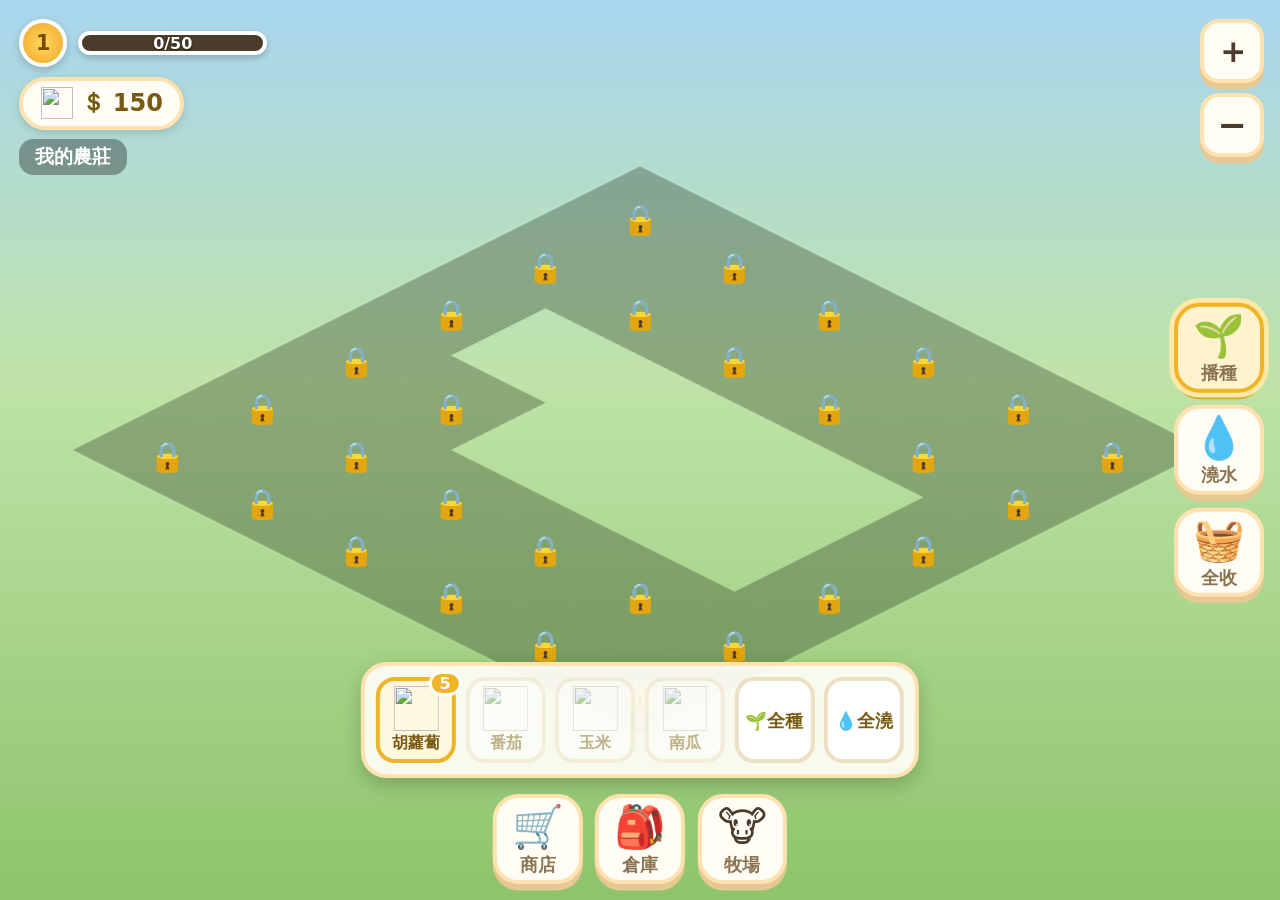
==== farmstead/index.html @ 27887be2 "Add files via upload" ====
<!DOCTYPE html>
<html lang="zh-Hant">
<head>
<meta charset="utf-8">
<meta name="viewport" content="width=device-width,initial-scale=1,viewport-fit=cover,user-scalable=no">
<meta name="theme-color" content="#8fbf6a">
<title>Farmstead 農莊</title>
<style>
/* ============================================================
   Farmstead — UI 層
   規則：UI 完全獨立於世界 camera。所有尺寸以 --u 為單位，
   --u 由視口依「設計基準 640x360」等比推導 → 各裝置視覺一致。
   ============================================================ */
*{box-sizing:border-box;margin:0;padding:0;-webkit-tap-highlight-color:transparent;}
html,body{height:100%;overflow:hidden;background:#7fb069;
  font-family:system-ui,-apple-system,"Noto Sans TC","PingFang TC","Microsoft JhengHei",sans-serif;
  user-select:none;-webkit-user-select:none;}
img{-webkit-touch-callout:none;-webkit-user-drag:none;}

#game{position:fixed;inset:0;}
#cv{position:absolute;inset:0;width:100%;height:100%;display:block;touch-action:none;}

/* ---- UI 尺度：--u = 1 設計單位 ---- */
:root{--u:1px;--safeL:env(safe-area-inset-left,0px);--safeR:env(safe-area-inset-right,0px);
  --safeT:env(safe-area-inset-top,0px);--safeB:env(safe-area-inset-bottom,0px);
  --ink:#4a3b2a;--panel:#fffdf6;--line:#e4d7bd;--gold:#f0b429;}

.ui{position:absolute;z-index:10;}
.btn{background:var(--panel);border:calc(var(--u)*2.5) solid #ffe2b0;border-radius:calc(var(--u)*16);
  box-shadow:0 calc(var(--u)*4) 0 #e6c893;
  display:flex;flex-direction:column;align-items:center;justify-content:center;
  cursor:pointer;color:var(--ink);transition:transform .07s,box-shadow .07s;}
.btn:active{transform:translateY(calc(var(--u)*3));box-shadow:0 calc(var(--u)*1) 0 #e6c893;}
.btn.on{background:#fff3cd;border-color:var(--gold);box-shadow:0 0 0 calc(var(--u)*3) #ffe9a8,0 calc(var(--u)*4) 0 #d9a521;}

/* 主要圓鈕 */
.fab{width:calc(var(--u)*56);height:calc(var(--u)*56);font-size:calc(var(--u)*26);}
.fab small{font-size:calc(var(--u)*11);font-weight:800;margin-top:calc(var(--u)*1);color:#8a7350;}

/* 左上：狀態 */
#hud{left:calc(var(--u)*12 + var(--safeL));top:calc(var(--u)*12 + var(--safeT));
  display:flex;flex-direction:column;gap:calc(var(--u)*6);}
.hudrow{display:flex;align-items:center;gap:calc(var(--u)*7);}
.chip{display:flex;align-items:center;gap:calc(var(--u)*5);background:var(--panel);
  border:calc(var(--u)*2.5) solid #ffe2b0;border-radius:calc(var(--u)*20);
  padding:calc(var(--u)*4) calc(var(--u)*11);font-size:calc(var(--u)*15);font-weight:800;color:#7a5a10;
  box-shadow:0 calc(var(--u)*2) calc(var(--u)*5) #0002;}
.chip img{width:calc(var(--u)*20);height:calc(var(--u)*20);}
.lv{width:calc(var(--u)*30);height:calc(var(--u)*30);border-radius:50%;
  background:radial-gradient(#ffd95e,#f0a52a);border:calc(var(--u)*2.5) solid #fff;
  display:flex;align-items:center;justify-content:center;font-size:calc(var(--u)*13);font-weight:900;color:#7a4a00;
  box-shadow:0 calc(var(--u)*2) calc(var(--u)*5) #0003;flex:none;}
.xp{width:calc(var(--u)*118);height:calc(var(--u)*15);background:#4a3b2a;border:calc(var(--u)*2.5) solid #fff;
  border-radius:calc(var(--u)*10);overflow:hidden;position:relative;box-shadow:0 calc(var(--u)*2) calc(var(--u)*4) #0003;}
.xp>i{display:block;height:100%;width:0;background:linear-gradient(#b9e08a,#7cb342);transition:width .35s;}
.xp span{position:absolute;inset:0;display:flex;align-items:center;justify-content:center;
  font-size:calc(var(--u)*10);font-weight:800;color:#fff;text-shadow:0 1px 2px #0008;}
#farmName{background:#00000055;color:#fff;border-radius:calc(var(--u)*9);align-self:flex-start;
  padding:calc(var(--u)*3) calc(var(--u)*10);font-size:calc(var(--u)*12);font-weight:700;}

/* 右側：工具（單一模式列） */
#tools{right:calc(var(--u)*10 + var(--safeR));top:50%;transform:translateY(-50%);
  display:flex;flex-direction:column;gap:calc(var(--u)*8);}

/* 底部：主選單 */
#dock{left:50%;transform:translateX(-50%);bottom:calc(var(--u)*10 + var(--safeB));
  display:flex;gap:calc(var(--u)*8);}

/* 右上：縮放 */
#zoom{right:calc(var(--u)*10 + var(--safeR));top:calc(var(--u)*12 + var(--safeT));
  display:flex;flex-direction:column;gap:calc(var(--u)*6);}
#zoom .btn{width:calc(var(--u)*40);height:calc(var(--u)*40);font-size:calc(var(--u)*22);font-weight:900;
  border-radius:calc(var(--u)*12);}

/* 種子快選列 */
#seedbar{left:50%;transform:translateX(-50%);bottom:calc(var(--u)*76 + var(--safeB));
  display:none;gap:calc(var(--u)*6);background:#fffdf6ee;padding:calc(var(--u)*7);
  border-radius:calc(var(--u)*16);border:calc(var(--u)*2.5) solid #ffe2b0;box-shadow:0 calc(var(--u)*4) calc(var(--u)*12) #0003;}
#seedbar.on{display:flex;}
.seed{width:calc(var(--u)*50);height:calc(var(--u)*54);border-radius:calc(var(--u)*12);background:#fff;
  border:calc(var(--u)*2.5) solid #ecdfc4;display:flex;flex-direction:column;align-items:center;justify-content:center;
  cursor:pointer;position:relative;}
.seed.on{border-color:var(--gold);background:#fff8e0;}
.seed img{width:calc(var(--u)*28);height:calc(var(--u)*28);}
.seed b{font-size:calc(var(--u)*10);color:#7a5a10;margin-top:calc(var(--u)*1);}
.seed .n{position:absolute;top:calc(var(--u)*-6);right:calc(var(--u)*-6);background:var(--gold);color:#fff;
  border-radius:calc(var(--u)*10);font-size:calc(var(--u)*10);font-weight:900;padding:0 calc(var(--u)*5);
  border:calc(var(--u)*2) solid #fff;}
.seed.lock{opacity:.45;}

/* 提示氣泡 */
#toast{left:50%;top:calc(var(--u)*16 + var(--safeT));transform:translateX(-50%);
  background:#3e3226ee;color:#fff;padding:calc(var(--u)*8) calc(var(--u)*16);border-radius:calc(var(--u)*20);
  font-size:calc(var(--u)*14);font-weight:700;opacity:0;transition:opacity .25s,transform .25s;pointer-events:none;
  white-space:nowrap;max-width:80vw;overflow:hidden;text-overflow:ellipsis;}
#toast.on{opacity:1;transform:translateX(-50%) translateY(calc(var(--u)*4));}

/* 彈窗 */
#mask{position:fixed;inset:0;background:#00000077;display:none;align-items:center;justify-content:center;
  z-index:50;padding:calc(var(--u)*14);}
#mask.on{display:flex;}
.modal{background:var(--panel);border-radius:calc(var(--u)*20);width:min(calc(var(--u)*460),100%);
  max-height:92%;display:flex;flex-direction:column;overflow:hidden;border:calc(var(--u)*3) solid #e8dcc2;
  box-shadow:0 calc(var(--u)*10) calc(var(--u)*30) #0005;}
.modal h2{padding:calc(var(--u)*12) calc(var(--u)*16);background:#fff7e6;border-bottom:calc(var(--u)*2) solid var(--line);
  font-size:calc(var(--u)*17);display:flex;justify-content:space-between;align-items:center;color:var(--ink);}
.modal .x{background:none;border:none;font-size:calc(var(--u)*22);cursor:pointer;color:#a08e70;line-height:1;}
.mhead{padding:calc(var(--u)*10) calc(var(--u)*16);border-bottom:calc(var(--u)*2) solid var(--line);flex:none;
  display:flex;gap:calc(var(--u)*6);flex-wrap:wrap;background:var(--panel);}
.tab{border:calc(var(--u)*2) solid var(--line);background:#fff;border-radius:calc(var(--u)*20);
  padding:calc(var(--u)*5) calc(var(--u)*13);font-size:calc(var(--u)*13);font-weight:800;cursor:pointer;color:#8a7350;}
.tab.on{background:#fff3cd;border-color:var(--gold);color:#7a5a10;}
.mbody{padding:calc(var(--u)*12) calc(var(--u)*16);overflow:auto;flex:1;min-height:0;}
.row{display:flex;align-items:center;gap:calc(var(--u)*11);padding:calc(var(--u)*9);border-radius:calc(var(--u)*13);
  background:#fbf7ec;margin-bottom:calc(var(--u)*8);border:calc(var(--u)*2) solid #f0e8d6;}
.row img.ic{width:calc(var(--u)*38);height:calc(var(--u)*38);flex:none;}
.row .meta{flex:1;min-width:0;}
.row .meta b{font-size:calc(var(--u)*14);color:var(--ink);display:block;}
.row .meta small{font-size:calc(var(--u)*11.5);color:#8d7b6a;line-height:1.45;display:block;}
.pill{border:none;border-radius:calc(var(--u)*11);padding:calc(var(--u)*8) calc(var(--u)*13);
  font-size:calc(var(--u)*13);font-weight:800;cursor:pointer;background:#ffd76e;color:#6b4d05;
  box-shadow:0 calc(var(--u)*3) 0 #d9a521;flex:none;}
.pill:active{transform:translateY(calc(var(--u)*2));box-shadow:0 calc(var(--u)*1) 0 #d9a521;}
.pill.gray{background:#e8e0d0;color:#9a8a72;box-shadow:0 calc(var(--u)*3) 0 #cdbfa5;}
.pill:disabled{opacity:.5;cursor:default;}
.hint{font-size:calc(var(--u)*12);color:#8d7b6a;line-height:1.6;margin-top:calc(var(--u)*4);}
.lockTag{display:inline-block;background:#ffe3e3;color:#a23b3b;border-radius:calc(var(--u)*8);
  padding:0 calc(var(--u)*6);font-size:calc(var(--u)*11);font-weight:800;}
#loading{position:fixed;inset:0;background:#8fbf6a;display:flex;align-items:center;justify-content:center;
  z-index:99;color:#3f5d2a;font-size:calc(var(--u)*18);font-weight:800;flex-direction:column;gap:calc(var(--u)*10);}
</style>
</head>
<body>
<div id="game">
  <canvas id="cv"></canvas>

  <div id="hud" class="ui">
    <div class="hudrow">
      <div class="lv" id="lvBadge">1</div>
      <div class="xp"><i id="xpFill"></i><span id="xpText">0/50</span></div>
    </div>
    <div class="hudrow">
      <div class="chip"><img id="coinIco" alt="">＄<span id="coins">0</span></div>
    </div>
    <div id="farmName">我的農莊</div>
  </div>

  <div id="zoom" class="ui">
    <div class="btn" onclick="Game.zoomBy(1.25)">＋</div>
    <div class="btn" onclick="Game.zoomBy(0.8)">−</div>
  </div>

  <div id="tools" class="ui">
    <div class="btn fab" id="toolPlant" onclick="Game.setTool('plant')">🌱<small>播種</small></div>
    <div class="btn fab" id="toolWater" onclick="Game.setTool('water')">💧<small>澆水</small></div>
    <div class="btn fab" id="toolHarvest" onclick="Game.harvestAll()">🧺<small>全收</small></div>
  </div>

  <div id="seedbar" class="ui"></div>

  <div id="dock" class="ui">
    <div class="btn fab" onclick="UI.openShop()">🛒<small>商店</small></div>
    <div class="btn fab" onclick="UI.openBarn()">🎒<small>倉庫</small></div>
    <div class="btn fab" onclick="UI.openAnimals()">🐮<small>牧場</small></div>
  </div>

  <div id="toast" class="ui"></div>
</div>

<div id="mask" onclick="if(event.target===this)UI.close()"><div class="modal" id="modal"></div></div>
<div id="loading">🌾 Farmstead<div style="font-size:calc(var(--u)*13);font-weight:600">載入中…</div></div>

<script>
"use strict";
/* ============================================================
   Farmstead — 由 Claude 全權設計實作的等角農場遊戲
   架構三層：
     1) State  單一狀態來源 + action 變更 + 自動存檔（含離線續算）
     2) World   canvas 渲染：等角格線 / camera(x,y,zoom) / 數學命中判定
     3) UI      DOM 層，尺度獨立於世界，依設計基準等比縮放
   ============================================================ */

/* ---------------- 設定 ---------------- */
const TILE_W = 128, TILE_H = 64;          // 等角地磚（2:1）
const GRID = 6;                            // 農田 6x6
const DESIGN_W = 640, DESIGN_H = 360;      // UI 設計基準（橫向手機）

const CROPS = {
  carrot : {name:"胡蘿蔔", grow: 30, cost:  10, sell:  22, xp: 3, lv:1},
  tomato : {name:"番茄",   grow: 75, cost:  28, sell:  70, xp: 6, lv:2},
  corn   : {name:"玉米",   grow:180, cost:  60, sell: 168, xp:12, lv:4},
  pumpkin: {name:"南瓜",   grow:420, cost: 140, sell: 430, xp:26, lv:7},
};
const ANIMALS = {
  chicken:{name:"母雞", cost: 220, cycle: 90, yield: 34, product:"egg",  pname:"雞蛋", xp:5,  lv:2},
  cow    :{name:"乳牛", cost: 900, cycle:240, yield:140, product:"milk", pname:"牛奶", xp:14, lv:5},
};
const PLOT_COST = (n) => Math.round(120 * Math.pow(1.55, n - 6));   // 第 7 塊起的地價
const XP_NEED = (lv) => Math.round(50 * Math.pow(1.35, lv - 1));

/* ---------------- 素材 ---------------- */
const IMG = {};
const ASSETS = {
  grass:"tile_grass.png", soil:"tile_soil.png", wet:"tile_wet.png",
  barn:"barn.png", house:"house.png", shop:"shop.png", silo:"silo.png", well:"well.png",
  tree:"tree.png", fence:"fence.png", chicken:"chicken.png", cow:"cow.png",
  coin:"icon_coin.png", egg:"icon_egg.png", milk:"icon_milk.png",
};
for (const k of Object.keys(CROPS)) {
  ASSETS["icon_"+k] = "icon_"+k+".png";
  for (let s=0;s<3;s++) ASSETS["crop_"+k+"_"+s] = "crop_"+k+"_"+s+".png";
}
function loadAssets(){
  const keys = Object.keys(ASSETS);
  return Promise.all(keys.map(k => new Promise(res => {
    const im = new Image();
    im.onload = () => { IMG[k] = im; res(); };
    im.onerror = () => { IMG[k] = null; res(); };
    im.src = "assets/" + ASSETS[k];
  })));
}

/* ============================================================
   1) STATE — 單一狀態來源
   ============================================================ */
const State = {
  data: null,
  KEY: "farmstead.save.v1",

  fresh(){
    const plots = [];
    for (let r=0;r<GRID;r++) for (let c=0;c<GRID;c++){
      // 開場開通中央 6 塊，其餘上鎖
      const open = (r>=2 && r<=3 && c>=2 && c<=4) || (r===2&&c===1);
      plots.push({c, r, unlocked: open, crop:null, plantedAt:0, watered:false});
    }
    return {
      v:1, coins: 150, level:1, xp:0,
      seeds:{carrot:5}, store:{},                 // store = 已收成產物
      plots, animals:[], lastSeen: Date.now(), name:"我的農莊",
    };
  },
  load(){
    try{
      const raw = localStorage.getItem(this.KEY);
      this.data = raw ? JSON.parse(raw) : this.fresh();
    }catch(e){ this.data = this.fresh(); }
    // 補欄位（版本相容）
    const f = this.fresh();
    for (const k in f) if (this.data[k] === undefined) this.data[k] = f[k];
    if (!Array.isArray(this.data.plots) || this.data.plots.length !== GRID*GRID) this.data.plots = f.plots;
    return this.data;
  },
  save(){
    this.data.lastSeen = Date.now();
    try{ localStorage.setItem(this.KEY, JSON.stringify(this.data)); }catch(e){}
  },
  reset(){ this.data = this.fresh(); this.save(); },
};
const G = () => State.data;

/* 成長進度 0~1（時間一律用絕對時間戳，離線續算不會有誤差） */
function growth(p, now){
  if (!p.crop) return 0;
  const def = CROPS[p.crop]; if (!def) return 0;
  const dur = def.grow * 1000 * (p.watered ? 0.75 : 1);   // 澆水縮短 25%
  return Math.max(0, Math.min(1, (now - p.plantedAt) / dur));
}
function stageOf(g){ return g >= 1 ? 2 : (g >= 0.45 ? 1 : 0); }

/* 離線續算：動物產出（作物靠時間戳自然成熟，不需補算） */
function offlineTick(){
  const now = Date.now(), last = G().lastSeen || now;
  const away = Math.max(0, now - last);
  let earned = 0, items = 0;
  G().animals.forEach(a => {
    const def = ANIMALS[a.kind]; if (!def) return;
    const cyc = def.cycle * 1000;
    if (!a.readyAt) a.readyAt = now + cyc;
    while (a.readyAt <= now) { a.stock = (a.stock||0) + 1; a.readyAt += cyc; items++; }
    if (a.stock > 12) a.stock = 12;   // 上限，避免離線暴利
  });
  let ripe = 0;
  G().plots.forEach(p => { if (p.crop && growth(p, now) >= 1) ripe++; });
  return {away, items, ripe};
}

/* ---------------- Actions（所有變更集中在此） ---------------- */
const Act = {
  addCoins(n){ G().coins = Math.max(0, Math.round(G().coins + n)); UI.syncHUD(); },
  addXP(n){
    G().xp += n;
    while (G().xp >= XP_NEED(G().level)) { G().xp -= XP_NEED(G().level); G().level++; UI.toast("🎉 升級！Lv." + G().level); }
    UI.syncHUD();
  },
  plant(p, kind){
    if (!p.unlocked) return UI.toast("這塊地還沒開通");
    if (p.crop) return UI.toast("這塊地已經種了");
    if ((G().seeds[kind]||0) <= 0) return UI.toast("沒有" + CROPS[kind].name + "種子了");
    if (G().level < CROPS[kind].lv) return UI.toast("需要 Lv." + CROPS[kind].lv);
    G().seeds[kind]--; if (G().seeds[kind] <= 0) delete G().seeds[kind];
    p.crop = kind; p.plantedAt = Date.now(); p.watered = false;
    World.pop(p, "🌱"); UI.syncSeedbar(); State.save();
  },
  water(p){
    if (!p.crop || p.watered) return false;
    if (growth(p, Date.now()) >= 1) return false;
    p.watered = true;
    // 保持已完成比例：縮短總時長時往前推 plantedAt
    World.pop(p, "💧"); Act.addXP(1); State.save(); return true;
  },
  harvest(p){
    if (!p.crop || growth(p, Date.now()) < 1) return false;
    const def = CROPS[p.crop];
    G().store[p.crop] = (G().store[p.crop]||0) + 1;
    Act.addXP(def.xp);
    World.pop(p, "＋1");
    p.crop = null; p.watered = false; p.plantedAt = 0;
    State.save(); return true;
  },
  sell(kind, n){
    const have = G().store[kind]||0; n = Math.min(n, have); if (n<=0) return;
    const unit = CROPS[kind] ? CROPS[kind].sell : (kind==="egg"?ANIMALS.chicken.yield:ANIMALS.cow.yield);
    G().store[kind] -= n; if (G().store[kind] <= 0) delete G().store[kind];
    Act.addCoins(unit * n);
    UI.toast("賣出 " + n + " 個，＋" + (unit*n));
    State.save();
  },
  buySeed(kind, n){
    const def = CROPS[kind];
    if (G().level < def.lv) return UI.toast("需要 Lv." + def.lv);
    const total = def.cost * n;
    if (G().coins < total) return UI.toast("金幣不足");
    Act.addCoins(-total); G().seeds[kind] = (G().seeds[kind]||0) + n;
    UI.toast("買了 " + def.name + "種子 ×" + n); UI.syncSeedbar(); State.save();
  },
  buyAnimal(kind){
    const def = ANIMALS[kind];
    if (G().level < def.lv) return UI.toast("需要 Lv." + def.lv);
    if (G().coins < def.cost) return UI.toast("金幣不足");
    if (G().animals.length >= 8) return UI.toast("牧場滿了（上限 8）");
    Act.addCoins(-def.cost);
    G().animals.push({kind, stock:0, readyAt: Date.now() + def.cycle*1000,
      // 牧場區域座標（格線右側）
      ax: 7 + Math.random()*3.2, ay: 1 + Math.random()*4.2, dir: 1, tx:null, ty:null, nextMove:0});
    UI.toast("歡迎 " + def.name + "！"); State.save();
  },
  collectAnimal(a){
    if (!a.stock) return false;
    const def = ANIMALS[a.kind];
    G().store[def.product] = (G().store[def.product]||0) + a.stock;
    UI.toast("收成 " + def.pname + " ×" + a.stock);
    a.stock = 0; Act.addXP(def.xp); State.save(); return true;
  },
  unlockPlot(p){
    const n = G().plots.filter(x=>x.unlocked).length;
    const cost = PLOT_COST(n+1);
    if (G().coins < cost) return UI.toast("需要 ＄" + cost);
    Act.addCoins(-cost); p.unlocked = true; Act.addXP(5);
    UI.toast("開通新田地！"); State.save();
  },
};

/* ============================================================
   2) WORLD — canvas 渲染 + camera
   ============================================================ */
const World = {
  cv:null, ctx:null, dpr:1, w:0, h:0,
  cam:{x:0, y:0, zoom:1},
  minZoom:0.45, maxZoom:1.8,
  pops:[],           // 浮動文字
  hover:null,

  init(){
    this.cv = document.getElementById("cv");
    this.ctx = this.cv.getContext("2d");
    this.resize();
    addEventListener("resize", () => this.resize());
    if (window.visualViewport) visualViewport.addEventListener("resize", () => this.resize());
    this.centerOnFarm();
    Input.bind(this.cv);
  },
  resize(){
    const vv = window.visualViewport;
    this.w = Math.round((vv && vv.width) || innerWidth);
    this.h = Math.round((vv && vv.height) || innerHeight);
    this.dpr = Math.min(devicePixelRatio || 1, 2.5);
    this.cv.width = Math.round(this.w * this.dpr);
    this.cv.height = Math.round(this.h * this.dpr);
    this.cv.style.width = this.w + "px";
    this.cv.style.height = this.h + "px";
    UI.applyScale(this.w, this.h);
    this.clampCam();
  },

  /* --- 座標換算：格 ↔ 世界 ↔ 螢幕 --- */
  gridToWorld(c, r){ return {x:(c - r) * TILE_W/2, y:(c + r) * TILE_H/2}; },
  worldToScreen(x, y){
    return {x:(x - this.cam.x) * this.cam.zoom + this.w/2,
            y:(y - this.cam.y) * this.cam.zoom + this.h/2};
  },
  screenToWorld(sx, sy){
    return {x:(sx - this.w/2)/this.cam.zoom + this.cam.x,
            y:(sy - this.h/2)/this.cam.zoom + this.cam.y};
  },
  worldToGrid(x, y){   // 反等角：純數學，不需逐像素判定
    const c = (y / (TILE_H/2) + x / (TILE_W/2)) / 2;
    const r = (y / (TILE_H/2) - x / (TILE_W/2)) / 2;
    return {c: Math.floor(c), r: Math.floor(r)};
  },
  plotAt(c, r){
    if (c<0||r<0||c>=GRID||r>=GRID) return null;
    return G().plots[r*GRID + c] || null;
  },

  centerOnFarm(){
    const a = this.gridToWorld(GRID/2 - 0.5, GRID/2 - 0.5);
    this.cam.x = a.x; this.cam.y = a.y;
    this.cam.zoom = this.fitZoom() * 1.05;
    this.clampCam();
  },
  fitZoom(){
    // 讓農田大致填滿視口的縮放
    const spanX = (GRID + 5) * TILE_W/2, spanY = (GRID + 4) * TILE_H;
    return Math.min(this.w / spanX, this.h / spanY);
  },
  clampCam(){
    this.minZoom = Math.max(0.32, this.fitZoom() * 0.72);
    this.cam.zoom = Math.max(this.minZoom, Math.min(this.maxZoom, this.cam.zoom));
    // 限制在世界範圍附近，避免飛出去
    const lim = 900;
    const cen = this.gridToWorld(GRID/2 - 0.5, GRID/2 - 0.5);
    this.cam.x = Math.max(cen.x - lim, Math.min(cen.x + lim, this.cam.x));
    this.cam.y = Math.max(cen.y - lim*0.6, Math.min(cen.y + lim*0.6, this.cam.y));
  },
  zoomAt(factor, sx, sy){
    const before = this.screenToWorld(sx, sy);
    this.cam.zoom = Math.max(this.minZoom, Math.min(this.maxZoom, this.cam.zoom * factor));
    const after = this.screenToWorld(sx, sy);
    this.cam.x += before.x - after.x;
    this.cam.y += before.y - after.y;
    this.clampCam();
  },
  pop(p, text){
    const w = this.gridToWorld(p.c !== undefined ? p.c : p.ax, p.r !== undefined ? p.r : p.ay);
    this.pops.push({x:w.x, y:w.y - 30, text, t:0});
  },
  popAt(x, y, text){ this.pops.push({x, y:y-20, text, t:0}); },

  /* --- 繪製 --- */
  draw(now){
    const ctx = this.ctx;
    ctx.setTransform(this.dpr,0,0,this.dpr,0,0);
    // 天空/草地底色
    const g = ctx.createLinearGradient(0,0,0,this.h);
    g.addColorStop(0,"#a9d6f0"); g.addColorStop(0.42,"#bfe3a8"); g.addColorStop(1,"#8ec46a");
    ctx.fillStyle = g; ctx.fillRect(0,0,this.w,this.h);

    const items = [];   // 收集可繪物件 → 依深度排序
    const push = (depth, fn) => items.push({depth, fn});

    // 草地底盤（比農田大一圈）
    for (let r=-3;r<GRID+3;r++) for (let c=-3;c<GRID+3;c++){
      const inFarm = (c>=0&&r>=0&&c<GRID&&r<GRID);
      const w = this.gridToWorld(c, r);
      const s = this.worldToScreen(w.x, w.y);
      if (s.x < -200 || s.x > this.w+200 || s.y < -200 || s.y > this.h+260) continue;
      if (inFarm) continue;
      push(c+r-0.5, () => this.blit(IMG.grass, s.x, s.y, 1));
    }

    // 農田
    const zoom = this.cam.zoom;
    for (let r=0;r<GRID;r++) for (let c=0;c<GRID;c++){
      const p = this.plotAt(c,r); if (!p) continue;
      const w = this.gridToWorld(c, r);
      const s = this.worldToScreen(w.x, w.y);
      if (s.x < -220 || s.x > this.w+220 || s.y < -220 || s.y > this.h+300) continue;
      const depth = c + r;
      push(depth, () => {
        if (!p.unlocked){
          this.blit(IMG.grass, s.x, s.y, 1);
          // 上鎖：半透明遮罩 + 鎖
          this.ctx.save();
          this.ctx.globalAlpha = 0.34; this.ctx.fillStyle = "#2b3a20";
          this.diamondPath(s.x, s.y, zoom); this.ctx.fill();
          this.ctx.restore();
          this.text("🔒", s.x, s.y + 6*zoom, 20*zoom, "#fff");
          return;
        }
        const img = p.watered && p.crop ? IMG.wet : (p.crop ? IMG.soil : IMG.soil);
        this.blit(img, s.x, s.y, 1);
        if (this.hover && this.hover.c===c && this.hover.r===r){
          this.ctx.save(); this.ctx.globalAlpha=.25; this.ctx.fillStyle="#fff";
          this.diamondPath(s.x, s.y, zoom); this.ctx.fill(); this.ctx.restore();
        }
        if (p.crop){
          const gr = growth(p, now), st = stageOf(gr);
          const im = IMG["crop_"+p.crop+"_"+st];
          this.blit(im, s.x, s.y + 6*zoom, 1);
          if (st === 2){
            // 成熟標記：跳動的產物圖示
            const bob = Math.sin(now/300 + (c+r)) * 3;
            this.blit(IMG["icon_"+p.crop], s.x, s.y - 56*zoom + bob*zoom, 0.62);
          } else {
            // 成長進度條
            this.bar(s.x, s.y - 30*zoom, 34*zoom, 5*zoom, gr);
          }
        }
      });
    }

    // 裝飾與建築（放在農田外圍格）
    const decor = [
      {img:IMG.barn,  c:-1.6, r:-1.6, s:1},
      {img:IMG.house, c: 3.2, r:-2.6, s:1},
      {img:IMG.shop,  c:-2.6, r: 3.0, s:1},
      {img:IMG.silo,  c:-1.2, r:-2.9, s:0.86},
      {img:IMG.well,  c: 6.6, r:-1.2, s:1},
      {img:IMG.tree,  c:-2.8, r: 0.4, s:1},
      {img:IMG.tree,  c: 7.2, r: 5.6, s:1},
      {img:IMG.tree,  c:-1.0, r: 7.0, s:0.9},
      {img:IMG.tree,  c: 6.0, r: 7.4, s:1},
    ];
    decor.forEach(d => {
      const w = this.gridToWorld(d.c, d.r);
      const s = this.worldToScreen(w.x, w.y);
      if (s.x < -320 || s.x > this.w+320 || s.y < -320 || s.y > this.h+320) return;
      push(d.c + d.r, () => this.blit(d.img, s.x, s.y, d.s));
    });

    // 牧場圍籬（右側區域外框）
    for (let i=0;i<5;i++){
      const w1 = this.gridToWorld(6.4, i+0.2), s1 = this.worldToScreen(w1.x, w1.y);
      push(6.4 + i + 0.2, () => this.blit(IMG.fence, s1.x, s1.y, 0.9));
    }

    // 動物
    G().animals.forEach((a, i) => {
      this.stepAnimal(a, now);
      const w = this.gridToWorld(a.ax, a.ay);
      const s = this.worldToScreen(w.x, w.y);
      if (s.x < -200 || s.x > this.w+200) return;
      push(a.ax + a.ay + 0.1, () => {
        this.blit(IMG[a.kind], s.x, s.y, 1, a.dir < 0);
        if (a.stock > 0){
          const bob = Math.sin(now/280 + i) * 3;
          const def = ANIMALS[a.kind];
          this.blit(IMG[def.product], s.x, s.y - 52*zoom + bob*zoom, 0.6);
          if (a.stock > 1) this.text("×"+a.stock, s.x + 16*zoom, s.y - 48*zoom + bob*zoom, 12*zoom, "#fff", "#3e3226");
        }
      });
    });

    items.sort((a,b) => a.depth - b.depth);
    items.forEach(it => it.fn());

    // 浮動文字
    for (let i=this.pops.length-1;i>=0;i--){
      const f = this.pops[i]; f.t += 1/60;
      if (f.t > 1.1){ this.pops.splice(i,1); continue; }
      const s = this.worldToScreen(f.x, f.y - f.t*40);
      this.ctx.save();
      this.ctx.globalAlpha = Math.max(0, 1 - f.t/1.1);
      this.text(f.text, s.x, s.y, 17*Math.max(0.8,zoom), "#fff", "#3e3226");
      this.ctx.restore();
    }
  },
  stepAnimal(a, now){
    const def = ANIMALS[a.kind]; if (!def) return;
    if (!a.readyAt) a.readyAt = now + def.cycle*1000;
    if (now >= a.readyAt){ a.stock = Math.min(12, (a.stock||0)+1); a.readyAt = now + def.cycle*1000; }
    if (!a.nextMove || now > a.nextMove){
      a.tx = 6.9 + Math.random()*3.4; a.ty = 0.6 + Math.random()*4.6;
      a.nextMove = now + 2600 + Math.random()*4200;
    }
    if (a.tx != null){
      const dx = a.tx - a.ax, dy = a.ty - a.ay;
      const d = Math.hypot(dx, dy);
      if (d > 0.02){
        const sp = 0.0045;
        a.ax += dx/d * sp; a.ay += dy/d * sp;
        a.dir = (dx - dy) >= 0 ? 1 : -1;
      }
    }
  },
  diamondPath(sx, sy, z){
    const ctx = this.ctx, hw = TILE_W/2*z, hh = TILE_H/2*z;
    ctx.beginPath();
    ctx.moveTo(sx, sy-hh); ctx.lineTo(sx+hw, sy); ctx.lineTo(sx, sy+hh); ctx.lineTo(sx-hw, sy);
    ctx.closePath();
  },
  blit(img, sx, sy, scale, flip){
    if (!img) return;
    const z = this.cam.zoom * (scale||1);
    const w = img.width * z, h = img.height * z;
    const ctx = this.ctx;
    if (flip){
      ctx.save(); ctx.translate(sx, sy); ctx.scale(-1,1);
      ctx.drawImage(img, -w/2, -h + TILE_H/2*this.cam.zoom, w, h);
      ctx.restore();
    } else {
      ctx.drawImage(img, sx - w/2, sy - h + TILE_H/2*this.cam.zoom, w, h);
    }
  },
  bar(sx, sy, w, h, t){
    const ctx = this.ctx;
    ctx.save();
    ctx.fillStyle = "#00000066";
    ctx.beginPath(); ctx.roundRect(sx-w/2, sy, w, h, h/2); ctx.fill();
    ctx.fillStyle = "#8fd14f";
    ctx.beginPath(); ctx.roundRect(sx-w/2, sy, Math.max(2,w*t), h, h/2); ctx.fill();
    ctx.restore();
  },
  text(t, x, y, size, color, stroke){
    const ctx = this.ctx;
    ctx.save();
    ctx.font = "900 " + Math.max(9,size) + "px system-ui,sans-serif";
    ctx.textAlign = "center"; ctx.textBaseline = "middle";
    if (stroke){ ctx.lineWidth = Math.max(2,size*0.28); ctx.strokeStyle = stroke; ctx.strokeText(t,x,y); }
    ctx.fillStyle = color; ctx.fillText(t,x,y);
    ctx.restore();
  },
};

/* ============================================================
   INPUT — 拖曳平移 / 縮放 / 點擊互動
   ============================================================ */
const Input = {
  down:false, moved:false, sx:0, sy:0, camx:0, camy:0, pointers:new Map(), pinch:0,
  bind(cv){
    cv.addEventListener("pointerdown", e => this.onDown(e));
    cv.addEventListener("pointermove", e => this.onMove(e));
    cv.addEventListener("pointerup",   e => this.onUp(e));
    cv.addEventListener("pointercancel", e => this.onUp(e));
    cv.addEventListener("pointerleave", e => { World.hover = null; });
    cv.addEventListener("wheel", e => {
      e.preventDefault();
      World.zoomAt(e.deltaY < 0 ? 1.12 : 1/1.12, e.clientX, e.clientY);
    }, {passive:false});
  },
  onDown(e){
    this.pointers.set(e.pointerId, {x:e.clientX, y:e.clientY});
    if (this.pointers.size === 2){
      const [a,b] = [...this.pointers.values()];
      this.pinch = Math.hypot(a.x-b.x, a.y-b.y);
      this.down = false; return;
    }
    this.down = true; this.moved = false;
    this.sx = e.clientX; this.sy = e.clientY;
    this.camx = World.cam.x; this.camy = World.cam.y;
  },
  onMove(e){
    if (this.pointers.has(e.pointerId)) this.pointers.set(e.pointerId, {x:e.clientX, y:e.clientY});
    if (this.pointers.size === 2){
      const [a,b] = [...this.pointers.values()];
      const d = Math.hypot(a.x-b.x, a.y-b.y);
      if (this.pinch > 0 && Math.abs(d-this.pinch) > 1){
        World.zoomAt(d/this.pinch, (a.x+b.x)/2, (a.y+b.y)/2);
        this.pinch = d;
      }
      return;
    }
    if (!this.down){
      // hover 高亮（桌機）
      const w = World.screenToWorld(e.clientX, e.clientY);
      const g = World.worldToGrid(w.x, w.y);
      World.hover = World.plotAt(g.c, g.r) ? g : null;
      return;
    }
    const dx = e.clientX - this.sx, dy = e.clientY - this.sy;
    if (!this.moved && Math.abs(dx)+Math.abs(dy) > 10) this.moved = true;
    if (this.moved){
      World.cam.x = this.camx - dx / World.cam.zoom;
      World.cam.y = this.camy - dy / World.cam.zoom;
      World.clampCam();
    }
  },
  onUp(e){
    this.pointers.delete(e.pointerId);
    if (this.pointers.size < 2) this.pinch = 0;
    if (!this.down) return;
    this.down = false;
    if (this.moved) return;          // 拖曳過就不算點擊
    Game.tapAt(e.clientX, e.clientY);
  },
};

/* ============================================================
   3) GAME — 玩法邏輯（工具模式與互動）
   ============================================================ */
const Game = {
  tool:"plant", seed:"carrot",
  setTool(t){
    this.tool = (this.tool === t) ? "" : t;     // 再按一次取消
    UI.syncTools();
  },
  zoomBy(f){ World.zoomAt(f, World.w/2, World.h/2); },

  tapAt(sx, sy){
    // 先判定動物（比格子優先，因為牠們站在格子上）
    const now = Date.now();
    let hitAnimal = null, bestD = 1e9;
    G().animals.forEach(a => {
      const w = World.gridToWorld(a.ax, a.ay);
      const s = World.worldToScreen(w.x, w.y);
      const d = Math.hypot(sx - s.x, sy - (s.y - 22*World.cam.zoom));
      if (d < 34*World.cam.zoom && d < bestD){ bestD = d; hitAnimal = a; }
    });
    if (hitAnimal){
      if (!Act.collectAnimal(hitAnimal)){
        const def = ANIMALS[hitAnimal.kind];
        const left = Math.max(0, Math.ceil((hitAnimal.readyAt - now)/1000));
        UI.toast(def.name + " 生產中… " + fmtTime(left));
      }
      return;
    }
    const w = World.screenToWorld(sx, sy);
    const g = World.worldToGrid(w.x, w.y);
    const p = World.plotAt(g.c, g.r);
    if (!p) return;

    if (!p.unlocked){
      const n = G().plots.filter(x=>x.unlocked).length;
      UI.confirmUnlock(p, PLOT_COST(n+1));
      return;
    }
    // 智慧互動：成熟→收成；有作物且工具是澆水→澆水；空地→播種
    const gr = growth(p, now);
    if (p.crop && gr >= 1){ Act.harvest(p); return; }
    if (this.tool === "water"){
      if (!Act.water(p)) UI.toast(p.crop ? "已經澆過水了" : "這裡還沒種東西");
      return;
    }
    if (!p.crop){
      if (this.tool === "plant" || !this.tool) Act.plant(p, this.seed);
      return;
    }
    UI.toast(CROPS[p.crop].name + " 成長中… " + fmtTime(Math.ceil((1-gr) * CROPS[p.crop].grow * (p.watered?0.75:1))));
  },

  harvestAll(){
    const now = Date.now();
    let n = 0;
    G().plots.forEach(p => { if (p.crop && growth(p, now) >= 1 && Act.harvest(p)) n++; });
    UI.toast(n ? ("🧺 收成了 " + n + " 塊田") : "目前沒有成熟的作物");
  },
  plantAll(){
    let n = 0;
    G().plots.forEach(p => {
      if (p.unlocked && !p.crop && (G().seeds[this.seed]||0) > 0){ Act.plant(p, this.seed); n++; }
    });
    UI.toast(n ? ("🌱 播種了 " + n + " 塊田") : "沒有空地或種子不足");
  },
  waterAll(){
    let n = 0;
    G().plots.forEach(p => { if (Act.water(p)) n++; });
    UI.toast(n ? ("💧 澆了 " + n + " 塊田") : "沒有需要澆水的田");
  },
};
function fmtTime(sec){
  sec = Math.max(0, Math.round(sec));
  if (sec < 60) return sec + " 秒";
  const m = Math.floor(sec/60), s = sec%60;
  if (m < 60) return m + " 分" + (s? " "+s+" 秒":"");
  return Math.floor(m/60) + " 小時 " + (m%60) + " 分";
}

/* ============================================================
   UI — DOM 層（尺度獨立於世界）
   ============================================================ */
const UI = {
  applyScale(w, h){
    // 依設計基準等比推導 --u；手機小螢幕自動放大係數，避免元件過小
    const s = Math.min(w / DESIGN_W, h / DESIGN_H);
    const u = Math.max(0.78, Math.min(1.6, s));
    document.documentElement.style.setProperty("--u", u + "px");
  },
  toast(msg){
    const t = document.getElementById("toast");
    t.textContent = msg; t.classList.add("on");
    clearTimeout(this._tt); this._tt = setTimeout(()=>t.classList.remove("on"), 1700);
  },
  syncHUD(){
    document.getElementById("coins").textContent = Math.floor(G().coins).toLocaleString();
    document.getElementById("lvBadge").textContent = G().level;
    const need = XP_NEED(G().level);
    document.getElementById("xpFill").style.width = Math.min(100, G().xp/need*100) + "%";
    document.getElementById("xpText").textContent = G().xp + "/" + need;
    document.getElementById("farmName").textContent = G().name;
  },
  syncTools(){
    document.getElementById("toolPlant").classList.toggle("on", Game.tool === "plant");
    document.getElementById("toolWater").classList.toggle("on", Game.tool === "water");
    document.getElementById("seedbar").classList.toggle("on", Game.tool === "plant");
  },
  syncSeedbar(){
    const bar = document.getElementById("seedbar");
    bar.innerHTML = "";
    Object.keys(CROPS).forEach(k => {
      const def = CROPS[k], n = G().seeds[k]||0, lock = G().level < def.lv;
      const el = document.createElement("div");
      el.className = "seed" + (Game.seed===k?" on":"") + (lock?" lock":"");
      el.innerHTML = '<img src="assets/icon_'+k+'.png" alt=""><b>'+def.name+'</b>'
                   + (n? '<span class="n">'+n+'</span>' : '');
      el.onclick = () => {
        if (lock) return UI.toast("需要 Lv." + def.lv);
        Game.seed = k; UI.syncSeedbar();
      };
      bar.appendChild(el);
    });
    // 批次播種
    const all = document.createElement("div");
    all.className = "seed";
    all.innerHTML = '<b style="font-size:calc(var(--u)*11)">🌱全種</b>';
    all.onclick = () => Game.plantAll();
    bar.appendChild(all);
    const wat = document.createElement("div");
    wat.className = "seed";
    wat.innerHTML = '<b style="font-size:calc(var(--u)*11)">💧全澆</b>';
    wat.onclick = () => Game.waterAll();
    bar.appendChild(wat);
  },

  show(html){
    document.getElementById("modal").innerHTML = html;
    document.getElementById("mask").classList.add("on");
  },
  close(){ document.getElementById("mask").classList.remove("on"); },

  openShop(tab){
    tab = tab || "seed";
    let body = "";
    if (tab === "seed"){
      Object.keys(CROPS).forEach(k => {
        const d = CROPS[k], lock = G().level < d.lv;
        body += '<div class="row"><img class="ic" src="assets/icon_'+k+'.png" alt="">'
          + '<div class="meta"><b>'+d.name+'種子</b><small>成長 '+fmtTime(d.grow)+' ｜ 收成賣 ＄'+d.sell+' ｜ 經驗 '+d.xp
          + (lock? ' ｜ <span class="lockTag">需 Lv.'+d.lv+'</span>':'')+'</small></div>'
          + '<button class="pill" '+(lock?'disabled':'')+' onclick="Act.buySeed(\''+k+'\',1);UI.openShop(\'seed\')">＄'+d.cost+'</button>'
          + '<button class="pill gray" '+(lock?'disabled':'')+' onclick="Act.buySeed(\''+k+'\',10);UI.openShop(\'seed\')">×10</button></div>';
      });
    } else {
      Object.keys(ANIMALS).forEach(k => {
        const d = ANIMALS[k], lock = G().level < d.lv;
        body += '<div class="row"><img class="ic" src="assets/'+k+'.png" alt="">'
          + '<div class="meta"><b>'+d.name+'</b><small>每 '+fmtTime(d.cycle)+' 產 1 個'+d.pname+'（賣 ＄'+d.yield+'）'
          + (lock? ' ｜ <span class="lockTag">需 Lv.'+d.lv+'</span>':'')+'</small></div>'
          + '<button class="pill" '+(lock?'disabled':'')+' onclick="Act.buyAnimal(\''+k+'\');UI.openShop(\'animal\')">＄'+d.cost+'</button></div>';
      });
      body += '<p class="hint">動物會在右側牧場自由走動，產物出現時點一下即可收成。</p>';
    }
    this.show('<h2>🛒 商店<button class="x" onclick="UI.close()">×</button></h2>'
      + '<div class="mhead"><button class="tab '+(tab==="seed"?"on":"")+'" onclick="UI.openShop(\'seed\')">🌱 種子</button>'
      + '<button class="tab '+(tab==="animal"?"on":"")+'" onclick="UI.openShop(\'animal\')">🐮 動物</button></div>'
      + '<div class="mbody">'+body+'</div>');
  },

  openBarn(){
    const keys = Object.keys(G().store).filter(k => G().store[k] > 0);
    let body = "", total = 0;
    if (!keys.length) body = '<p class="hint">倉庫是空的，去田裡收成吧。</p>';
    keys.forEach(k => {
      const isCrop = !!CROPS[k];
      const name = isCrop ? CROPS[k].name : (k==="egg"?"雞蛋":"牛奶");
      const unit = isCrop ? CROPS[k].sell : (k==="egg"?ANIMALS.chicken.yield:ANIMALS.cow.yield);
      const n = G().store[k]; total += unit*n;
      const ico = isCrop ? ("icon_"+k+".png") : ("icon_"+k+".png");
      body += '<div class="row"><img class="ic" src="assets/'+ico+'" alt="">'
        + '<div class="meta"><b>'+name+' ×'+n+'</b><small>單價 ＄'+unit+'　小計 ＄'+(unit*n)+'</small></div>'
        + '<button class="pill" onclick="Act.sell(\''+k+'\',1);UI.openBarn()">賣 1</button>'
        + '<button class="pill" onclick="Act.sell(\''+k+'\','+n+');UI.openBarn()">全賣</button></div>';
    });
    if (keys.length) body += '<button class="pill" style="width:100%;margin-top:calc(var(--u)*6)" onclick="UI.sellAll()">💰 全部賣掉（＄'+total+'）</button>';
    this.show('<h2>🎒 倉庫<button class="x" onclick="UI.close()">×</button></h2><div class="mbody">'+body+'</div>');
  },
  sellAll(){
    Object.keys(G().store).forEach(k => Act.sell(k, G().store[k]));
    this.openBarn();
  },
  openAnimals(){
    let body = "";
    if (!G().animals.length) body = '<p class="hint">還沒有動物，到 🛒 商店 → 🐮 動物 購買。</p>';
    G().animals.forEach((a,i) => {
      const d = ANIMALS[a.kind];
      const left = Math.max(0, Math.ceil((a.readyAt - Date.now())/1000));
      body += '<div class="row"><img class="ic" src="assets/'+a.kind+'.png" alt="">'
        + '<div class="meta"><b>'+d.name+'</b><small>'
        + (a.stock ? ('✅ 可收成 '+d.pname+' ×'+a.stock) : ('生產中… 還要 '+fmtTime(left)))
        + '</small></div>'
        + (a.stock ? '<button class="pill" onclick="Act.collectAnimal(G().animals['+i+']);UI.openAnimals()">收成</button>' : '')
        + '</div>';
    });
    if (G().animals.length){
      body += '<button class="pill" style="width:100%" onclick="UI.collectAll()">🧺 全部收成</button>';
    }
    this.show('<h2>🐮 牧場<button class="x" onclick="UI.close()">×</button></h2><div class="mbody">'+body+'</div>');
  },
  collectAll(){
    let n = 0;
    G().animals.forEach(a => { if (Act.collectAnimal(a)) n++; });
    UI.toast(n ? ("收成了 "+n+" 隻動物的產物") : "還沒有可收成的產物");
    this.openAnimals();
  },
  confirmUnlock(p, cost){
    this.show('<h2>🔒 開通田地<button class="x" onclick="UI.close()">×</button></h2>'
      + '<div class="mbody"><p class="hint">花費 ＄'+cost+' 開通這塊田地，可以種更多作物。</p>'
      + '<button class="pill" style="width:100%" onclick="Act.unlockPlot(G().plots['+(p.r*GRID+p.c)+']);UI.close()">＄'+cost+' 開通</button></div>');
  },
  welcome(info){
    if (info.away < 60000 && !info.ripe && !info.items) return;
    let s = "";
    if (info.away >= 60000) s += '<p class="hint">你離開了 '+fmtTime(info.away/1000)+'。</p>';
    if (info.ripe) s += '<div class="row"><div class="meta"><b>🌾 '+info.ripe+' 塊田已成熟</b><small>點田地或按「全收」收成</small></div></div>';
    if (info.items) s += '<div class="row"><div class="meta"><b>🥚 動物產出 '+info.items+' 個</b><small>到牧場點動物收成</small></div></div>';
    if (!s) return;
    this.show('<h2>👋 歡迎回來<button class="x" onclick="UI.close()">×</button></h2><div class="mbody">'+s
      + '<button class="pill" style="width:100%" onclick="Game.harvestAll();UI.collectAll();UI.close()">一鍵全部收成</button></div>');
  },
};

/* ============================================================
   啟動
   ============================================================ */
function boot(){
  State.load();
  const info = offlineTick();
  World.init();
  UI.syncHUD(); UI.syncTools(); UI.syncSeedbar();
  document.getElementById("coinIco").src = "assets/icon_coin.png";
  document.getElementById("loading").style.display = "none";
  setTimeout(()=>UI.welcome(info), 350);

  let last = 0;
  function loop(ts){
    const now = Date.now();
    World.draw(now);
    if (ts - last > 1000){ last = ts; State.save(); }
    requestAnimationFrame(loop);
  }
  requestAnimationFrame(loop);
  addEventListener("visibilitychange", () => { if (document.hidden) State.save(); });
}
loadAssets().then(boot);
</script>
</body>
</html>
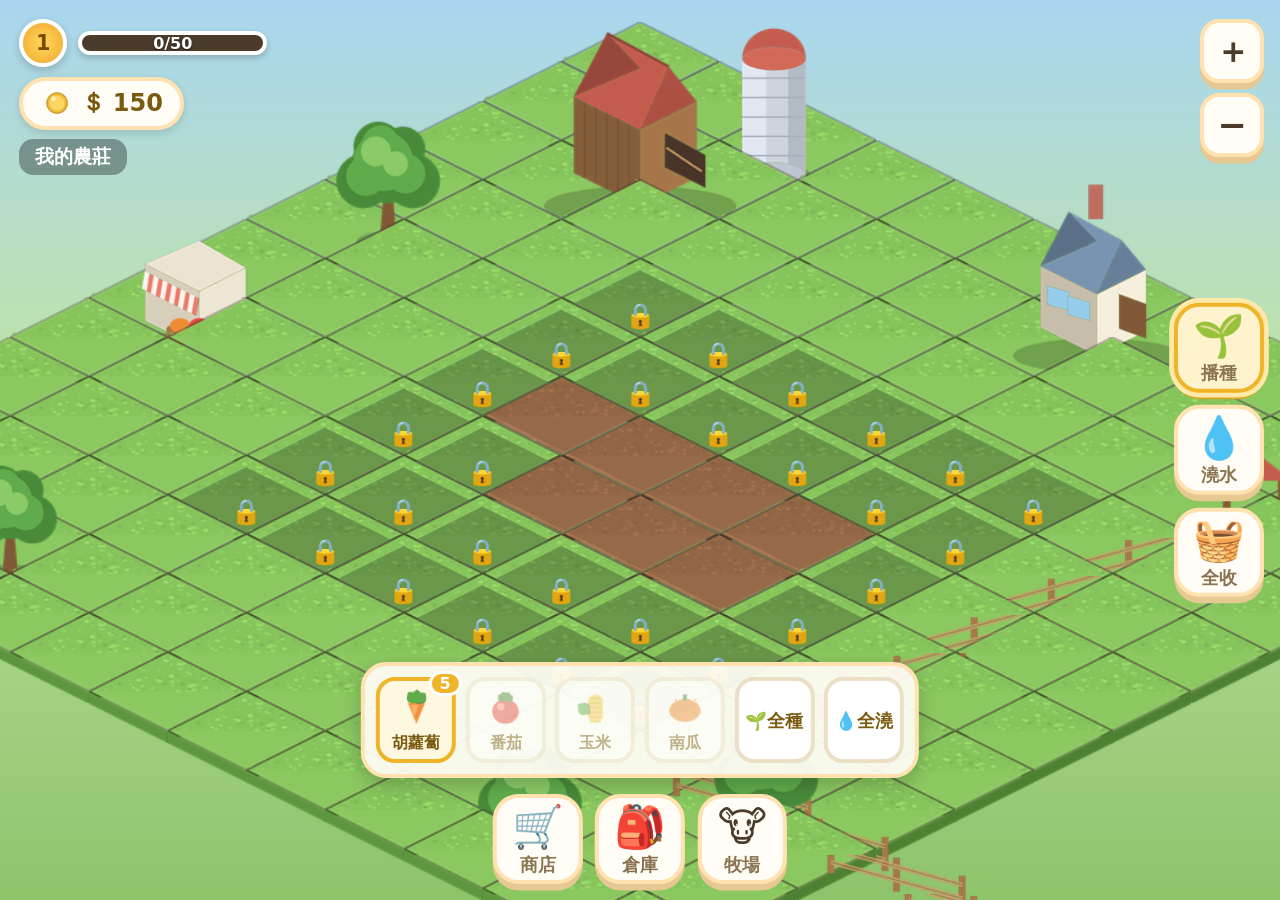
==== commit 84c41307: "Add files via upload" ====
--- a/farmstead/index.html
+++ b/farmstead/index.html
@@ -415,13 +415,13 @@
 
   centerOnFarm(){
     const a = this.gridToWorld(GRID/2 - 0.5, GRID/2 - 0.5);
-    this.cam.x = a.x; this.cam.y = a.y;
+    this.cam.x = a.x; this.cam.y = a.y - 46;   // 略往上：讓農田在下方、建築在上方都入鏡
     this.cam.zoom = this.fitZoom() * 1.05;
     this.clampCam();
   },
   fitZoom(){
-    // 讓農田大致填滿視口的縮放
-    const spanX = (GRID + 5) * TILE_W/2, spanY = (GRID + 4) * TILE_H;
+    // 讓農田＋周邊建築大致入鏡的縮放
+    const spanX = (GRID + 6) * TILE_W/2, spanY = (GRID + 6) * TILE_H;
     return Math.min(this.w / spanX, this.h / spanY);
   },
   clampCam(){
@@ -497,14 +497,14 @@
         if (p.crop){
           const gr = growth(p, now), st = stageOf(gr);
           const im = IMG["crop_"+p.crop+"_"+st];
-          this.blit(im, s.x, s.y + 6*zoom, 1);
+          this.blit(im, s.x, s.y + 8*zoom, 1.45);      // 作物放大，視覺份量足夠
           if (st === 2){
             // 成熟標記：跳動的產物圖示
             const bob = Math.sin(now/300 + (c+r)) * 3;
-            this.blit(IMG["icon_"+p.crop], s.x, s.y - 56*zoom + bob*zoom, 0.62);
+            this.blit(IMG["icon_"+p.crop], s.x, s.y - 74*zoom + bob*zoom, 0.8);
           } else {
             // 成長進度條
-            this.bar(s.x, s.y - 30*zoom, 34*zoom, 5*zoom, gr);
+            this.bar(s.x, s.y - 40*zoom, 44*zoom, 7*zoom, gr);
           }
         }
       });
@@ -529,10 +529,14 @@
       push(d.c + d.r, () => this.blit(d.img, s.x, s.y, d.s));
     });
 
-    // 牧場圍籬（右側區域外框）
-    for (let i=0;i<5;i++){
-      const w1 = this.gridToWorld(6.4, i+0.2), s1 = this.worldToScreen(w1.x, w1.y);
-      push(6.4 + i + 0.2, () => this.blit(IMG.fence, s1.x, s1.y, 0.9));
+    // 牧場圍籬：左側界線 + 下側界線，圍出右方牧場區
+    for (let i=0;i<6;i++){
+      const w1 = this.gridToWorld(6.3, i*0.98 + 0.1), s1 = this.worldToScreen(w1.x, w1.y);
+      push(6.3 + i*0.98, () => this.blit(IMG.fence, s1.x, s1.y, 0.92));
+    }
+    for (let i=0;i<4;i++){
+      const w2 = this.gridToWorld(6.9 + i*0.98, 5.6), s2 = this.worldToScreen(w2.x, w2.y);
+      push(6.9 + i*0.98 + 5.6, () => this.blit(IMG.fence, s2.x, s2.y, 0.92, true));
     }
 
     // 動物
@@ -606,10 +610,12 @@
   bar(sx, sy, w, h, t){
     const ctx = this.ctx;
     ctx.save();
-    ctx.fillStyle = "#00000066";
+    ctx.fillStyle = "#2e2418cc";
     ctx.beginPath(); ctx.roundRect(sx-w/2, sy, w, h, h/2); ctx.fill();
-    ctx.fillStyle = "#8fd14f";
-    ctx.beginPath(); ctx.roundRect(sx-w/2, sy, Math.max(2,w*t), h, h/2); ctx.fill();
+    ctx.fillStyle = t > 0.66 ? "#ffd54f" : "#8fd14f";
+    ctx.beginPath(); ctx.roundRect(sx-w/2+h*0.18, sy+h*0.18, Math.max(2,(w-h*0.36)*t), h*0.64, h*0.32); ctx.fill();
+    ctx.lineWidth = Math.max(1, h*0.18); ctx.strokeStyle = "#ffffffcc";
+    ctx.beginPath(); ctx.roundRect(sx-w/2, sy, w, h, h/2); ctx.stroke();
     ctx.restore();
   },
   text(t, x, y, size, color, stroke){
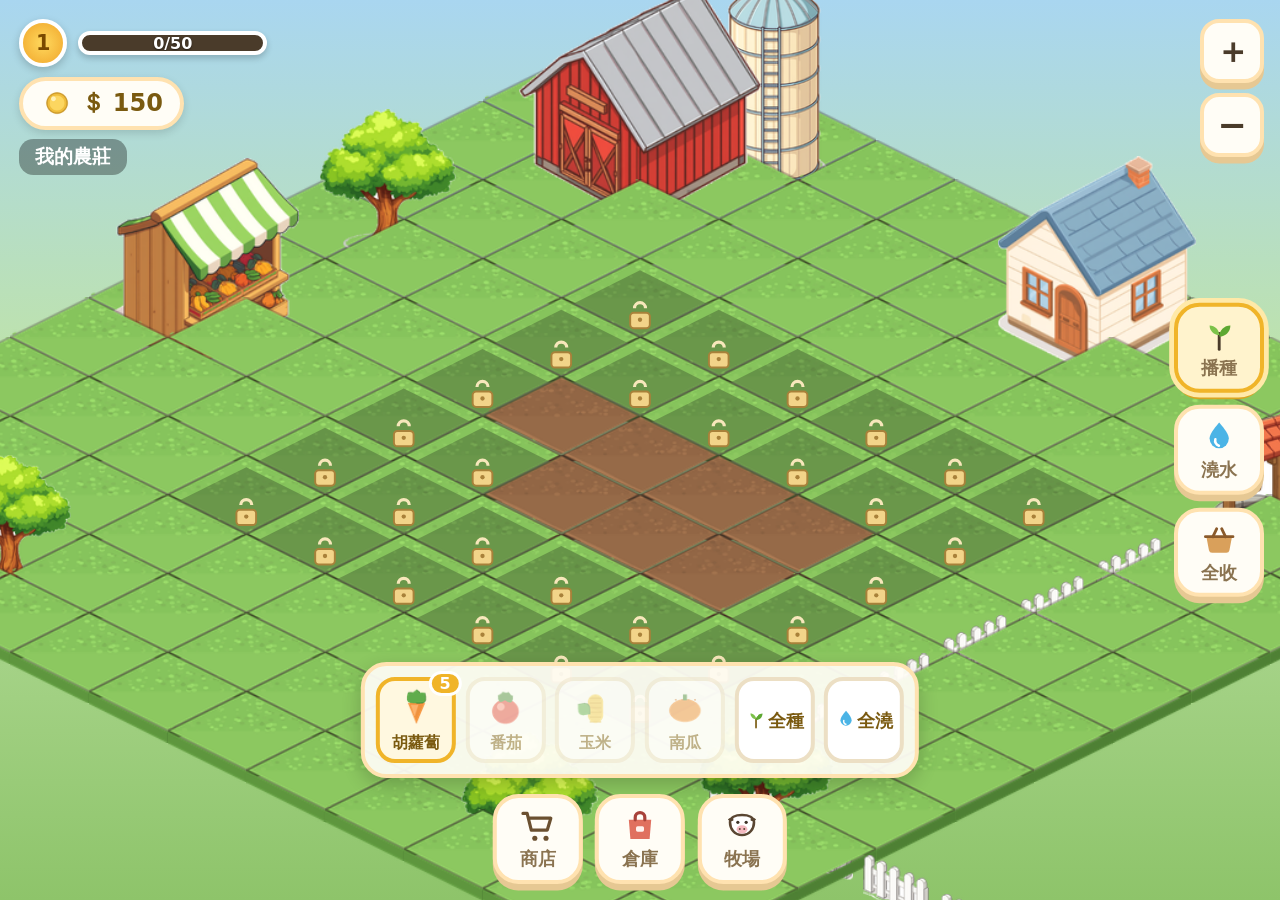
==== commit 454736c0: "Add files via upload" ====
--- a/farmstead/index.html
+++ b/farmstead/index.html
@@ -36,6 +36,8 @@
 /* 主要圓鈕 */
 .fab{width:calc(var(--u)*56);height:calc(var(--u)*56);font-size:calc(var(--u)*26);}
 .fab small{font-size:calc(var(--u)*11);font-weight:800;margin-top:calc(var(--u)*1);color:#8a7350;}
+.ico{display:block;overflow:visible;}
+h2 .ico,.tab .ico,.seed .ico,.pill .ico,.meta .ico{display:inline-block;vertical-align:-15%;}
 
 /* 左上：狀態 */
 #hud{left:calc(var(--u)*12 + var(--safeL));top:calc(var(--u)*12 + var(--safeT));
@@ -151,24 +153,24 @@
   </div>
 
   <div id="tools" class="ui">
-    <div class="btn fab" id="toolPlant" onclick="Game.setTool('plant')">🌱<small>播種</small></div>
-    <div class="btn fab" id="toolWater" onclick="Game.setTool('water')">💧<small>澆水</small></div>
-    <div class="btn fab" id="toolHarvest" onclick="Game.harvestAll()">🧺<small>全收</small></div>
+    <div class="btn fab" id="toolPlant" onclick="Game.setTool('plant')"><span data-ic="sprout"></span><small>播種</small></div>
+    <div class="btn fab" id="toolWater" onclick="Game.setTool('water')"><span data-ic="drop"></span><small>澆水</small></div>
+    <div class="btn fab" id="toolHarvest" onclick="Game.harvestAll()"><span data-ic="basket"></span><small>全收</small></div>
   </div>
 
   <div id="seedbar" class="ui"></div>
 
   <div id="dock" class="ui">
-    <div class="btn fab" onclick="UI.openShop()">🛒<small>商店</small></div>
-    <div class="btn fab" onclick="UI.openBarn()">🎒<small>倉庫</small></div>
-    <div class="btn fab" onclick="UI.openAnimals()">🐮<small>牧場</small></div>
+    <div class="btn fab" onclick="UI.openShop()"><span data-ic="cart"></span><small>商店</small></div>
+    <div class="btn fab" onclick="UI.openBarn()"><span data-ic="bag"></span><small>倉庫</small></div>
+    <div class="btn fab" onclick="UI.openAnimals()"><span data-ic="cow"></span><small>牧場</small></div>
   </div>
 
   <div id="toast" class="ui"></div>
 </div>
 
 <div id="mask" onclick="if(event.target===this)UI.close()"><div class="modal" id="modal"></div></div>
-<div id="loading">🌾 Farmstead<div style="font-size:calc(var(--u)*13);font-weight:600">載入中…</div></div>
+<div id="loading"><span data-ic="wheat"></span> Farmstead<div style="font-size:calc(var(--u)*13);font-weight:600">載入中…</div></div>
 
 <script>
 "use strict";
@@ -210,13 +212,48 @@
   ASSETS["icon_"+k] = "icon_"+k+".png";
   for (let s=0;s<3;s++) ASSETS["crop_"+k+"_"+s] = "crop_"+k+"_"+s+".png";
 }
+/* ---------------- 介面圖示（內嵌 SVG，不使用 emoji） ----------------
+   emoji 在不同裝置字體不同、風格與遊戲美術不搭，改用向量圖示統一外觀。 */
+const SVG = {
+  sprout:'<path d="M12 21V11" /><path d="M12 12c0-3.3-2.7-6-6-6 0 3.3 2.7 6 6 6z" fill="#7cc24a" stroke="none"/><path d="M12 13c0-3.9 3.1-7 7-7 0 3.9-3.1 7-7 7z" fill="#5da832" stroke="none"/>',
+  drop:'<path d="M12 3c3.6 4.3 6 7.4 6 10a6 6 0 1 1-12 0c0-2.6 2.4-5.7 6-10z" fill="#4bb4e6" stroke="none"/><path d="M9.6 13.4a3.2 3.2 0 0 0 2.2 4" stroke="#fff" stroke-width="1.6" fill="none" stroke-linecap="round"/>',
+  basket:'<path d="M4 10h16l-1.6 8.4a2 2 0 0 1-2 1.6H7.6a2 2 0 0 1-2-1.6z" fill="#d9a05b" stroke="none"/><path d="M8 10l2.4-5M16 10l-2.4-5" stroke="#8a5a2b" stroke-width="1.8" fill="none" stroke-linecap="round"/><path d="M3.4 9h17.2a.9.9 0 0 1 0 1.8H3.4a.9.9 0 0 1 0-1.8z" fill="#8a5a2b" stroke="none"/>',
+  cart:'<circle cx="10" cy="19.5" r="1.6" fill="#6b5030" stroke="none"/><circle cx="17" cy="19.5" r="1.6" fill="#6b5030" stroke="none"/><path d="M2.6 4h2.6l2.6 10.4h10l2.2-7.4H6.4" fill="none" stroke="#6b5030" stroke-width="2" stroke-linecap="round" stroke-linejoin="round"/>',
+  bag:'<path d="M5 8h14l-1 12H6z" fill="#e0705f" stroke="none"/><path d="M9 8V6.5a3 3 0 0 1 6 0V8" fill="none" stroke="#a8423a" stroke-width="2"/><rect x="9.5" y="12" width="5" height="3.4" rx="1" fill="#fff2ee" stroke="none"/>',
+  cow:'<path d="M4.5 9.5C4.5 6.5 7.8 5 12 5s7.5 1.5 7.5 4.5c0 4-2.6 8-7.5 8s-7.5-4-7.5-8z" fill="#fff" stroke="#5a4632" stroke-width="1.6"/><path d="M6.6 7.2c-1.6-.6-2.9-.3-3.4.8 1 .8 2.3 1 3.4.4zM17.4 7.2c1.6-.6 2.9-.3 3.4.8-1 .8-2.3 1-3.4.4z" fill="#5a4632" stroke="none"/><ellipse cx="12" cy="14" rx="3.4" ry="2.6" fill="#f4b9c0" stroke="none"/><circle cx="10.6" cy="13.8" r=".6" fill="#5a4632" stroke="none"/><circle cx="13.4" cy="13.8" r=".6" fill="#5a4632" stroke="none"/><circle cx="9.4" cy="9.6" r="1" fill="#3d3227" stroke="none"/><circle cx="14.6" cy="9.6" r="1" fill="#3d3227" stroke="none"/>',
+  wheat:'<path d="M12 21V9" stroke="#b98b2e" stroke-width="1.8" fill="none" stroke-linecap="round"/><path d="M12 9c0-2.2 1.4-4 3-4 0 2.2-1.4 4-3 4zM12 9c0-2.2-1.4-4-3-4 0 2.2 1.4 4 3 4zM12 13.5c0-2.2 1.4-4 3-4 0 2.2-1.4 4-3 4zM12 13.5c0-2.2-1.4-4-3-4 0 2.2 1.4 4 3 4z" fill="#e5b93e" stroke="none"/>',
+  coin:'<circle cx="12" cy="12" r="8.4" fill="#f2c33d" stroke="#c99a17" stroke-width="1.6"/><circle cx="12" cy="12" r="5.4" fill="none" stroke="#c99a17" stroke-width="1.2"/><path d="M12 8.6v6.8M10.2 10.2h3.2a1.5 1.5 0 0 1 0 3h-2.8a1.5 1.5 0 0 0 0 3h3.2" fill="none" stroke="#8a6a0c" stroke-width="1.4" stroke-linecap="round"/>',
+  lock:'<rect x="5.5" y="10.5" width="13" height="9.5" rx="2" fill="#f0d089" stroke="#a8813a" stroke-width="1.5"/><path d="M8.5 10.5V8a3.5 3.5 0 0 1 7 0v2.5" fill="none" stroke="#a8813a" stroke-width="2"/><circle cx="12" cy="15" r="1.5" fill="#a8813a" stroke="none"/>',
+  check:'<circle cx="12" cy="12" r="8.6" fill="#5cb85c" stroke="none"/><path d="M8 12.4l2.8 2.8L16 9.8" fill="none" stroke="#fff" stroke-width="2.2" stroke-linecap="round" stroke-linejoin="round"/>',
+  star:'<path d="M12 3.6l2.6 5.4 5.9.8-4.3 4.1 1 5.9-5.2-2.8-5.2 2.8 1-5.9-4.3-4.1 5.9-.8z" fill="#f2c33d" stroke="#d09f1c" stroke-width="1.2" stroke-linejoin="round"/>',
+  egg:'<ellipse cx="12" cy="13.4" rx="5.6" ry="7.2" fill="#fdf1dc" stroke="#d9bd8e" stroke-width="1.5"/>',
+};
+/** 產生一個內嵌 SVG 圖示；size 以 --u 為單位縮放 */
+function ic(name, u){
+  u = u || 24;
+  return '<svg class="ico" viewBox="0 0 24 24" style="width:calc(var(--u)*'+u+');height:calc(var(--u)*'+u+')" '
+       + 'fill="none" stroke="currentColor" stroke-width="1.8" stroke-linecap="round" stroke-linejoin="round">'
+       + SVG[name] + '</svg>';
+}
+
+/** 把 HTML 裡的 <span data-ic="名稱"> 換成實際 SVG */
+function hydrateIcons(root){
+  (root || document).querySelectorAll("[data-ic]").forEach(el => {
+    if (el.dataset.icDone) return;
+    el.innerHTML = ic(el.dataset.ic, +(el.dataset.icu || 24));
+    el.dataset.icDone = "1";
+  });
+}
+hydrateIcons();
+
+const ASSET_VER = "ai2";      // 素材版本：換圖後改這裡，避免瀏覽器沿用舊快取
 function loadAssets(){
   const keys = Object.keys(ASSETS);
   return Promise.all(keys.map(k => new Promise(res => {
     const im = new Image();
     im.onload = () => { IMG[k] = im; res(); };
     im.onerror = () => { IMG[k] = null; res(); };
-    im.src = "assets/" + ASSETS[k];
+    im.src = "assets/" + ASSETS[k] + "?v=" + ASSET_VER;
   })));
 }
 
@@ -290,7 +327,7 @@
   addCoins(n){ G().coins = Math.max(0, Math.round(G().coins + n)); UI.syncHUD(); },
   addXP(n){
     G().xp += n;
-    while (G().xp >= XP_NEED(G().level)) { G().xp -= XP_NEED(G().level); G().level++; UI.toast("🎉 升級！Lv." + G().level); }
+    while (G().xp >= XP_NEED(G().level)) { G().xp -= XP_NEED(G().level); G().level++; UI.toast("升級！Lv." + G().level); }
     UI.syncHUD();
   },
   plant(p, kind){
@@ -300,14 +337,14 @@
     if (G().level < CROPS[kind].lv) return UI.toast("需要 Lv." + CROPS[kind].lv);
     G().seeds[kind]--; if (G().seeds[kind] <= 0) delete G().seeds[kind];
     p.crop = kind; p.plantedAt = Date.now(); p.watered = false;
-    World.pop(p, "🌱"); UI.syncSeedbar(); State.save();
+    World.pop(p, "＋種子"); UI.syncSeedbar(); State.save();
   },
   water(p){
     if (!p.crop || p.watered) return false;
     if (growth(p, Date.now()) >= 1) return false;
     p.watered = true;
     // 保持已完成比例：縮短總時長時往前推 plantedAt
-    World.pop(p, "💧"); Act.addXP(1); State.save(); return true;
+    World.pop(p, "＋水"); Act.addXP(1); State.save(); return true;
   },
   harvest(p){
     if (!p.crop || growth(p, Date.now()) < 1) return false;
@@ -440,6 +477,35 @@
     this.cam.x += before.x - after.x;
     this.cam.y += before.y - after.y;
     this.clampCam();
+  },
+  /** 在 canvas 上畫一個鎖（取代 emoji，跨平台外觀一致） */
+  drawLock(x, y, size){
+    const ctx = this.ctx, w = size, h = size * 0.78, r = w * 0.18;
+    ctx.save();
+    ctx.translate(x, y);
+    // 鎖環
+    ctx.beginPath();
+    ctx.lineWidth = Math.max(1, w * 0.16);
+    ctx.strokeStyle = "#f7e7bb";
+    ctx.arc(0, -h * 0.42, w * 0.28, Math.PI, 0);
+    ctx.stroke();
+    // 鎖身
+    ctx.beginPath();
+    const x0 = -w/2, y0 = -h*0.12;
+    ctx.moveTo(x0 + r, y0);
+    ctx.arcTo(x0 + w, y0,     x0 + w, y0 + h, r);
+    ctx.arcTo(x0 + w, y0 + h, x0,     y0 + h, r);
+    ctx.arcTo(x0,     y0 + h, x0,     y0,     r);
+    ctx.arcTo(x0,     y0,     x0 + w, y0,     r);
+    ctx.closePath();
+    ctx.fillStyle = "#f2d489"; ctx.fill();
+    ctx.lineWidth = Math.max(1, w * 0.1); ctx.strokeStyle = "#a8813a"; ctx.stroke();
+    // 鑰匙孔
+    ctx.beginPath();
+    ctx.fillStyle = "#a8813a";
+    ctx.arc(0, y0 + h * 0.45, w * 0.11, 0, Math.PI * 2);
+    ctx.fill();
+    ctx.restore();
   },
   pop(p, text){
     const w = this.gridToWorld(p.c !== undefined ? p.c : p.ax, p.r !== undefined ? p.r : p.ay);
@@ -485,7 +551,7 @@
           this.ctx.globalAlpha = 0.34; this.ctx.fillStyle = "#2b3a20";
           this.diamondPath(s.x, s.y, zoom); this.ctx.fill();
           this.ctx.restore();
-          this.text("🔒", s.x, s.y + 6*zoom, 20*zoom, "#fff");
+          this.drawLock(s.x, s.y + 4*zoom, 16*zoom);
           return;
         }
         const img = p.watered && p.crop ? IMG.wet : (p.crop ? IMG.soil : IMG.soil);
@@ -749,19 +815,19 @@
     const now = Date.now();
     let n = 0;
     G().plots.forEach(p => { if (p.crop && growth(p, now) >= 1 && Act.harvest(p)) n++; });
-    UI.toast(n ? ("🧺 收成了 " + n + " 塊田") : "目前沒有成熟的作物");
+    UI.toast(n ? ("收成了 " + n + " 塊田") : "目前沒有成熟的作物");
   },
   plantAll(){
     let n = 0;
     G().plots.forEach(p => {
       if (p.unlocked && !p.crop && (G().seeds[this.seed]||0) > 0){ Act.plant(p, this.seed); n++; }
     });
-    UI.toast(n ? ("🌱 播種了 " + n + " 塊田") : "沒有空地或種子不足");
+    UI.toast(n ? ("播種了 " + n + " 塊田") : "沒有空地或種子不足");
   },
   waterAll(){
     let n = 0;
     G().plots.forEach(p => { if (Act.water(p)) n++; });
-    UI.toast(n ? ("💧 澆了 " + n + " 塊田") : "沒有需要澆水的田");
+    UI.toast(n ? ("澆了 " + n + " 塊田") : "沒有需要澆水的田");
   },
 };
 function fmtTime(sec){
@@ -818,12 +884,12 @@
     // 批次播種
     const all = document.createElement("div");
     all.className = "seed";
-    all.innerHTML = '<b style="font-size:calc(var(--u)*11)">🌱全種</b>';
+    all.innerHTML = '<b style="font-size:calc(var(--u)*11)">'+ic("sprout",14)+'全種</b>';
     all.onclick = () => Game.plantAll();
     bar.appendChild(all);
     const wat = document.createElement("div");
     wat.className = "seed";
-    wat.innerHTML = '<b style="font-size:calc(var(--u)*11)">💧全澆</b>';
+    wat.innerHTML = '<b style="font-size:calc(var(--u)*11)">'+ic("drop",14)+'全澆</b>';
     wat.onclick = () => Game.waterAll();
     bar.appendChild(wat);
   },
@@ -856,9 +922,9 @@
       });
       body += '<p class="hint">動物會在右側牧場自由走動，產物出現時點一下即可收成。</p>';
     }
-    this.show('<h2>🛒 商店<button class="x" onclick="UI.close()">×</button></h2>'
-      + '<div class="mhead"><button class="tab '+(tab==="seed"?"on":"")+'" onclick="UI.openShop(\'seed\')">🌱 種子</button>'
-      + '<button class="tab '+(tab==="animal"?"on":"")+'" onclick="UI.openShop(\'animal\')">🐮 動物</button></div>'
+    this.show('<h2>'+ic("cart",20)+' 商店<button class="x" onclick="UI.close()">×</button></h2>'
+      + '<div class="mhead"><button class="tab '+(tab==="seed"?"on":"")+'" onclick="UI.openShop(\'seed\')">'+ic("sprout",16)+' 種子</button>'
+      + '<button class="tab '+(tab==="animal"?"on":"")+'" onclick="UI.openShop(\'animal\')">'+ic("cow",16)+' 動物</button></div>'
       + '<div class="mbody">'+body+'</div>');
   },
 
@@ -877,8 +943,8 @@
         + '<button class="pill" onclick="Act.sell(\''+k+'\',1);UI.openBarn()">賣 1</button>'
         + '<button class="pill" onclick="Act.sell(\''+k+'\','+n+');UI.openBarn()">全賣</button></div>';
     });
-    if (keys.length) body += '<button class="pill" style="width:100%;margin-top:calc(var(--u)*6)" onclick="UI.sellAll()">💰 全部賣掉（＄'+total+'）</button>';
-    this.show('<h2>🎒 倉庫<button class="x" onclick="UI.close()">×</button></h2><div class="mbody">'+body+'</div>');
+    if (keys.length) body += '<button class="pill" style="width:100%;margin-top:calc(var(--u)*6)" onclick="UI.sellAll()">'+ic("coin",16)+' 全部賣掉（＄'+total+'）</button>';
+    this.show('<h2>'+ic("bag",20)+' 倉庫<button class="x" onclick="UI.close()">×</button></h2><div class="mbody">'+body+'</div>');
   },
   sellAll(){
     Object.keys(G().store).forEach(k => Act.sell(k, G().store[k]));
@@ -886,21 +952,21 @@
   },
   openAnimals(){
     let body = "";
-    if (!G().animals.length) body = '<p class="hint">還沒有動物，到 🛒 商店 → 🐮 動物 購買。</p>';
+    if (!G().animals.length) body = '<p class="hint">還沒有動物，到「商店 → 動物」購買。</p>';
     G().animals.forEach((a,i) => {
       const d = ANIMALS[a.kind];
       const left = Math.max(0, Math.ceil((a.readyAt - Date.now())/1000));
       body += '<div class="row"><img class="ic" src="assets/'+a.kind+'.png" alt="">'
         + '<div class="meta"><b>'+d.name+'</b><small>'
-        + (a.stock ? ('✅ 可收成 '+d.pname+' ×'+a.stock) : ('生產中… 還要 '+fmtTime(left)))
+        + (a.stock ? (ic("check",14)+' 可收成 '+d.pname+' ×'+a.stock) : ('生產中… 還要 '+fmtTime(left)))
         + '</small></div>'
         + (a.stock ? '<button class="pill" onclick="Act.collectAnimal(G().animals['+i+']);UI.openAnimals()">收成</button>' : '')
         + '</div>';
     });
     if (G().animals.length){
-      body += '<button class="pill" style="width:100%" onclick="UI.collectAll()">🧺 全部收成</button>';
-    }
-    this.show('<h2>🐮 牧場<button class="x" onclick="UI.close()">×</button></h2><div class="mbody">'+body+'</div>');
+      body += '<button class="pill" style="width:100%" onclick="UI.collectAll()">'+ic("basket",16)+' 全部收成</button>';
+    }
+    this.show('<h2>'+ic("cow",20)+' 牧場<button class="x" onclick="UI.close()">×</button></h2><div class="mbody">'+body+'</div>');
   },
   collectAll(){
     let n = 0;
@@ -909,7 +975,7 @@
     this.openAnimals();
   },
   confirmUnlock(p, cost){
-    this.show('<h2>🔒 開通田地<button class="x" onclick="UI.close()">×</button></h2>'
+    this.show('<h2>'+ic("lock",20)+' 開通田地<button class="x" onclick="UI.close()">×</button></h2>'
       + '<div class="mbody"><p class="hint">花費 ＄'+cost+' 開通這塊田地，可以種更多作物。</p>'
       + '<button class="pill" style="width:100%" onclick="Act.unlockPlot(G().plots['+(p.r*GRID+p.c)+']);UI.close()">＄'+cost+' 開通</button></div>');
   },
@@ -917,10 +983,10 @@
     if (info.away < 60000 && !info.ripe && !info.items) return;
     let s = "";
     if (info.away >= 60000) s += '<p class="hint">你離開了 '+fmtTime(info.away/1000)+'。</p>';
-    if (info.ripe) s += '<div class="row"><div class="meta"><b>🌾 '+info.ripe+' 塊田已成熟</b><small>點田地或按「全收」收成</small></div></div>';
-    if (info.items) s += '<div class="row"><div class="meta"><b>🥚 動物產出 '+info.items+' 個</b><small>到牧場點動物收成</small></div></div>';
+    if (info.ripe) s += '<div class="row"><div class="meta"><b>'+ic("wheat",16)+' '+info.ripe+' 塊田已成熟</b><small>點田地或按「全收」收成</small></div></div>';
+    if (info.items) s += '<div class="row"><div class="meta"><b>'+ic("egg",16)+' 動物產出 '+info.items+' 個</b><small>到牧場點動物收成</small></div></div>';
     if (!s) return;
-    this.show('<h2>👋 歡迎回來<button class="x" onclick="UI.close()">×</button></h2><div class="mbody">'+s
+    this.show('<h2>歡迎回來<button class="x" onclick="UI.close()">×</button></h2><div class="mbody">'+s
       + '<button class="pill" style="width:100%" onclick="Game.harvestAll();UI.collectAll();UI.close()">一鍵全部收成</button></div>');
   },
 };
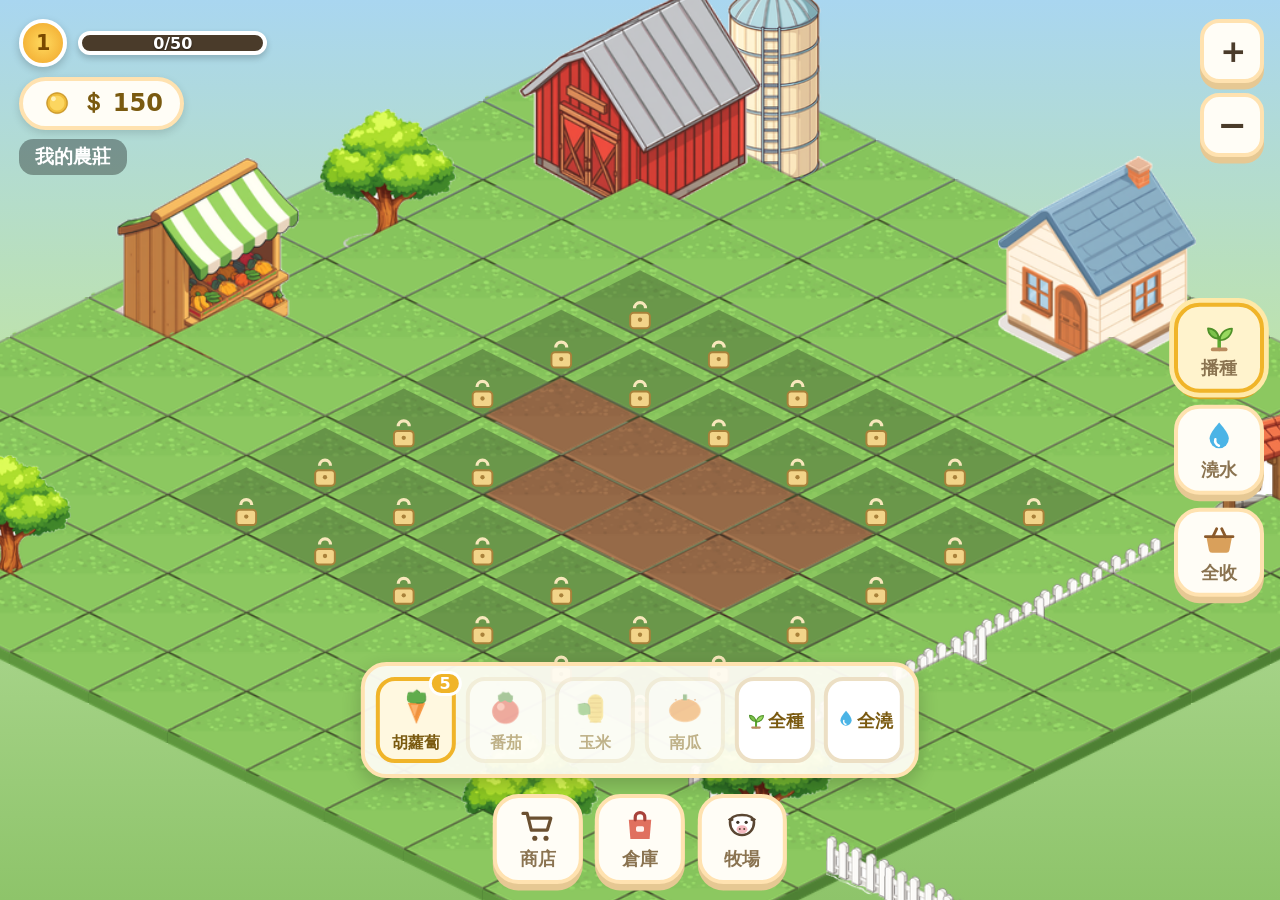
==== commit 883fcc4a: "Add files via upload" ====
--- a/farmstead/index.html
+++ b/farmstead/index.html
@@ -215,7 +215,7 @@
 /* ---------------- 介面圖示（內嵌 SVG，不使用 emoji） ----------------
    emoji 在不同裝置字體不同、風格與遊戲美術不搭，改用向量圖示統一外觀。 */
 const SVG = {
-  sprout:'<path d="M12 21V11" /><path d="M12 12c0-3.3-2.7-6-6-6 0 3.3 2.7 6 6 6z" fill="#7cc24a" stroke="none"/><path d="M12 13c0-3.9 3.1-7 7-7 0 3.9-3.1 7-7 7z" fill="#5da832" stroke="none"/>',
+  sprout:'<path d="M12 21v-7.5" stroke="#5da832" stroke-width="2.2"/><path d="M11.6 14.2C11.6 10.6 8.6 7.8 5 7.8c0 3.6 3 6.4 6.6 6.4z" fill="#7cc24a" stroke="#4f9129" stroke-width="1.1"/><path d="M12.4 15.2c0-4 3.4-7.2 7.6-7.2 0 4-3.4 7.2-7.6 7.2z" fill="#98d95f" stroke="#4f9129" stroke-width="1.1"/><path d="M8 21h8" stroke="#b98b5e" stroke-width="2.4"/>',
   drop:'<path d="M12 3c3.6 4.3 6 7.4 6 10a6 6 0 1 1-12 0c0-2.6 2.4-5.7 6-10z" fill="#4bb4e6" stroke="none"/><path d="M9.6 13.4a3.2 3.2 0 0 0 2.2 4" stroke="#fff" stroke-width="1.6" fill="none" stroke-linecap="round"/>',
   basket:'<path d="M4 10h16l-1.6 8.4a2 2 0 0 1-2 1.6H7.6a2 2 0 0 1-2-1.6z" fill="#d9a05b" stroke="none"/><path d="M8 10l2.4-5M16 10l-2.4-5" stroke="#8a5a2b" stroke-width="1.8" fill="none" stroke-linecap="round"/><path d="M3.4 9h17.2a.9.9 0 0 1 0 1.8H3.4a.9.9 0 0 1 0-1.8z" fill="#8a5a2b" stroke="none"/>',
   cart:'<circle cx="10" cy="19.5" r="1.6" fill="#6b5030" stroke="none"/><circle cx="17" cy="19.5" r="1.6" fill="#6b5030" stroke="none"/><path d="M2.6 4h2.6l2.6 10.4h10l2.2-7.4H6.4" fill="none" stroke="#6b5030" stroke-width="2" stroke-linecap="round" stroke-linejoin="round"/>',
@@ -246,7 +246,7 @@
 }
 hydrateIcons();
 
-const ASSET_VER = "ai2";      // 素材版本：換圖後改這裡，避免瀏覽器沿用舊快取
+const ASSET_VER = "ai3";      // 素材版本：換圖後改這裡，避免瀏覽器沿用舊快取
 function loadAssets(){
   const keys = Object.keys(ASSETS);
   return Promise.all(keys.map(k => new Promise(res => {
@@ -596,13 +596,17 @@
     });
 
     // 牧場圍籬：左側界線 + 下側界線，圍出右方牧場區
+    // 間距 0.74 格 ≈ 圍籬素材寬度，讓每段首尾相接不留縫
+    const FSTEP = 0.74;
+    for (let i=0;i<8;i++){
+      const rr = i*FSTEP + 0.1;
+      const w1 = this.gridToWorld(6.3, rr), s1 = this.worldToScreen(w1.x, w1.y);
+      push(6.3 + rr, () => this.blit(IMG.fence, s1.x, s1.y, 0.92));
+    }
     for (let i=0;i<6;i++){
-      const w1 = this.gridToWorld(6.3, i*0.98 + 0.1), s1 = this.worldToScreen(w1.x, w1.y);
-      push(6.3 + i*0.98, () => this.blit(IMG.fence, s1.x, s1.y, 0.92));
-    }
-    for (let i=0;i<4;i++){
-      const w2 = this.gridToWorld(6.9 + i*0.98, 5.6), s2 = this.worldToScreen(w2.x, w2.y);
-      push(6.9 + i*0.98 + 5.6, () => this.blit(IMG.fence, s2.x, s2.y, 0.92, true));
+      const cc = 6.9 + i*FSTEP;
+      const w2 = this.gridToWorld(cc, 5.6), s2 = this.worldToScreen(w2.x, w2.y);
+      push(cc + 5.6, () => this.blit(IMG.fence, s2.x, s2.y, 0.92, true));
     }
 
     // 動物
